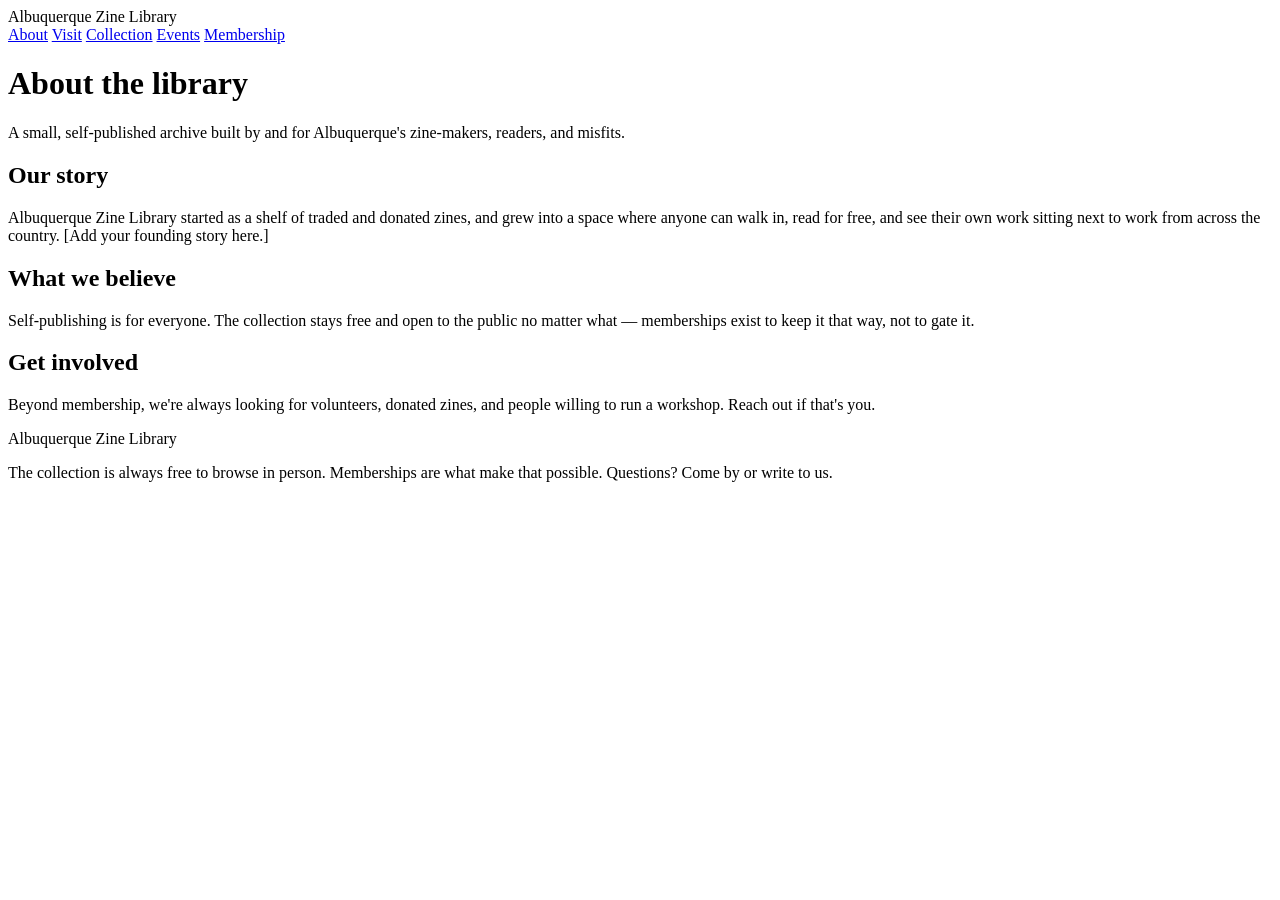
==== about.html @ a5ce562d "Add files via upload" ====
<!DOCTYPE html>
<html lang="en">
<head>
<meta charset="UTF-8">
<meta name="viewport" content="width=device-width, initial-scale=1.0">
<title>About — Albuquerque Zine Library</title>
<link rel="preconnect" href="https://fonts.googleapis.com">
<link rel="preconnect" href="https://fonts.gstatic.com" crossorigin>
<link href="https://fonts.googleapis.com/css2?family=Archivo+Black&family=Space+Mono:ital,wght@0,400;0,700;1,400&display=swap" rel="stylesheet">
<link rel="stylesheet" href="styles.css">
</head>
<body>

<nav>
  <div class="wrap">
    <div class="logo">Albuquerque Zine Library</div>
    <div class="nav-links">
      <a href="about.html" class="current">About</a>
      <a href="visit.html">Visit</a>
      <a href="collection.html">Collection</a>
      <a href="events.html">Events</a>
      <a href="index.html">Membership</a>
    </div>
  </div>
</nav>

<header class="page-hero">
  <div class="wrap">
    <h1>About the library</h1>
    <p>A small, self-published archive built by and for Albuquerque's zine-makers, readers, and misfits.</p>
  </div>
</header>

<section class="page-content">
  <div class="wrap">
    <div>
      <h2>Our story</h2>
      <p>Albuquerque Zine Library started as a shelf of traded and donated zines, and grew into a space where anyone can walk in, read for free, and see their own work sitting next to work from across the country. [Add your founding story here.]</p>
    </div>
    <div>
      <h2>What we believe</h2>
      <p>Self-publishing is for everyone. The collection stays free and open to the public no matter what — memberships exist to keep it that way, not to gate it.</p>
    </div>
    <div>
      <h2>Get involved</h2>
      <p>Beyond membership, we're always looking for volunteers, donated zines, and people willing to run a workshop. Reach out if that's you.</p>
    </div>
  </div>
</section>

<footer>
  <div class="wrap">
    <div class="foot-logo">Albuquerque Zine Library</div>
    <p>The collection is always free to browse in person. Memberships are what make that possible. Questions? Come by or write to us.</p>
  </div>
</footer>

</body>
</html>
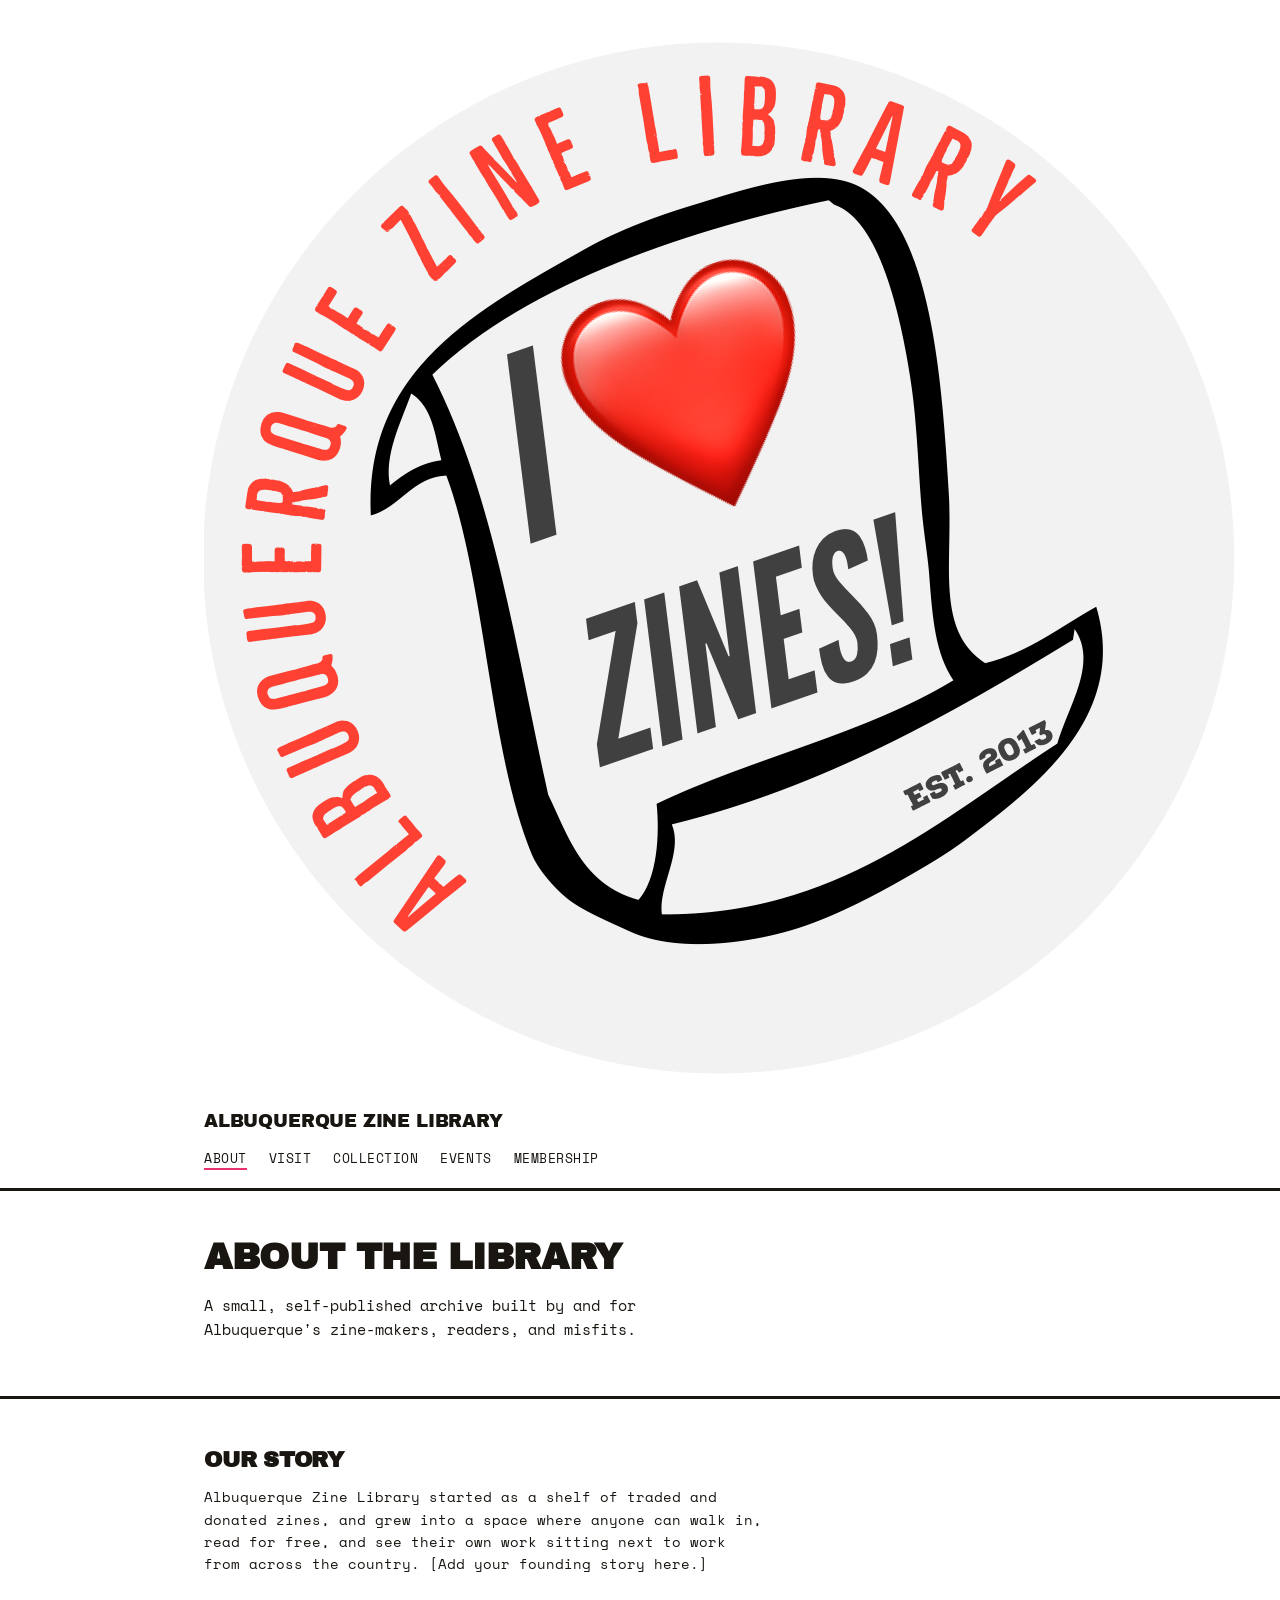
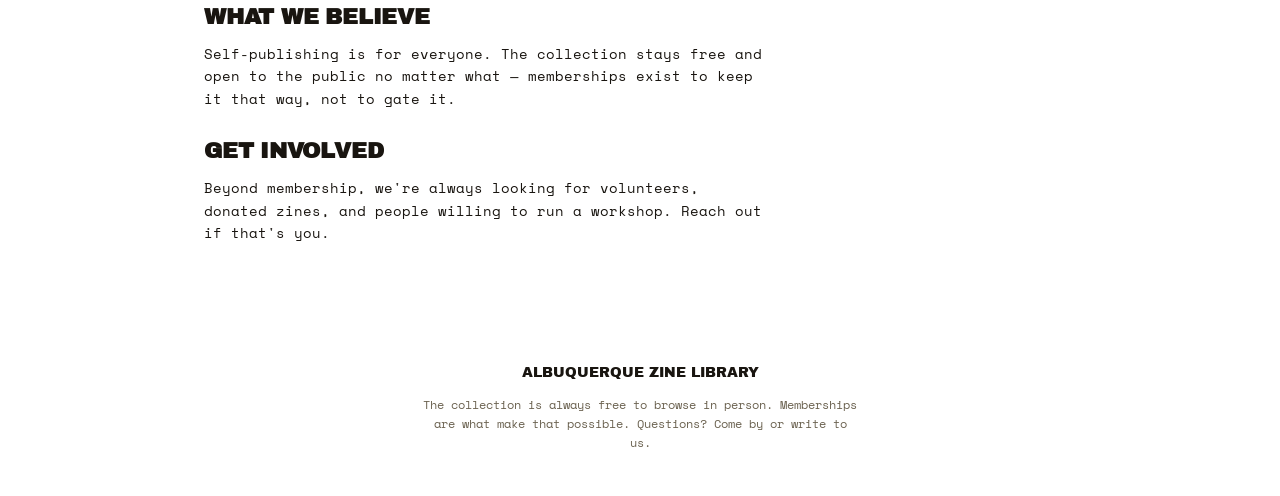
==== commit 36d1dc83: "Add files via upload" ====
--- a/about.html
+++ b/about.html
@@ -13,7 +13,10 @@
 
 <nav>
   <div class="wrap">
-    <div class="logo">Albuquerque Zine Library</div>
+    <div class="logo">
+      <img src="zine_logo.png" alt="Albuquerque Zine Library logo" class="logo-mark">
+      Albuquerque Zine Library
+    </div>
     <div class="nav-links">
       <a href="about.html" class="current">About</a>
       <a href="visit.html">Visit</a>
--- a/styles.css
+++ b/styles.css
@@ -0,0 +1,446 @@
+:root {
+    --paper: #FFFFFF;
+    --paper-2: #F2F2F2;
+    --ink: #191510;
+    --pink: #E8306F;
+    --pink-dark: #A61E4E;
+    --blue: #1C5FA8;
+    --blue-dark: #143E70;
+    --yellow: #EFB92B;
+  }
+
+  * { box-sizing: border-box; }
+
+  body {
+    margin: 0;
+    background: var(--paper);
+    color: var(--ink);
+    font-family: 'Space Mono', monospace;
+    line-height: 1.6;
+    background-image:
+      radial-gradient(rgba(25,21,16,0.35) 1px, transparent 1px);
+    background-size: 14px 14px;
+    background-position: -7px -7px;
+    background-attachment: fixed;
+  }
+
+  h1, h2, .display {
+    font-family: 'Archivo Black', sans-serif;
+    text-transform: uppercase;
+    line-height: 1.05;
+    letter-spacing: -0.01em;
+    margin: 0;
+  }
+
+  a { color: inherit; }
+
+  .wrap {
+    max-width: 920px;
+    margin: 0 auto;
+    padding: 0 24px;
+  }
+
+  /* NAV */
+  nav {
+    background: var(--paper);
+    border-bottom: 3px solid var(--ink);
+  }
+  nav .wrap {
+    display: flex;
+    justify-content: space-between;
+    align-items: center;
+    padding-top: 18px;
+    padding-bottom: 18px;
+    flex-wrap: wrap;
+    gap: 12px;
+  }
+  .logo {
+    font-family: 'Archivo Black', sans-serif;
+    text-transform: uppercase;
+    font-size: 18px;
+    letter-spacing: -0.01em;
+  }
+  .nav-links {
+    display: flex;
+    gap: 22px;
+    font-size: 13px;
+    text-transform: uppercase;
+    letter-spacing: 0.04em;
+  }
+  .nav-links a { text-decoration: none; }
+  .nav-links a.current { border-bottom: 2px solid var(--pink); }
+
+  /* HERO */
+  .hero {
+    padding: 64px 0 56px;
+    position: relative;
+    overflow: hidden;
+  }
+  .hero .wrap { position: relative; }
+  .hero h1 {
+    font-size: 52px;
+    max-width: 620px;
+  }
+  .hero h1 .hl, .page-hero h1 .hl {
+    background: #D32B1F;
+    color: var(--paper);
+    padding: 0 8px;
+    display: inline-block;
+    transform: rotate(-1deg);
+  }
+  .hero p {
+    max-width: 480px;
+    margin-top: 20px;
+    font-size: 15px;
+  }
+  .hero-actions {
+    margin-top: 28px;
+    display: flex;
+    gap: 14px;
+    flex-wrap: wrap;
+    align-items: center;
+  }
+  .btn {
+    font-family: 'Space Mono', monospace;
+    font-weight: 700;
+    text-transform: uppercase;
+    font-size: 13px;
+    letter-spacing: 0.04em;
+    padding: 14px 26px;
+    border: 3px solid var(--ink);
+    background: var(--ink);
+    color: var(--paper);
+    cursor: pointer;
+    text-decoration: none;
+    display: inline-block;
+  }
+  .btn:hover { background: var(--pink-dark); border-color: var(--pink-dark); }
+  .btn-ghost {
+    background: transparent;
+    color: var(--ink);
+  }
+  .btn-ghost:hover { background: var(--ink); color: var(--paper); }
+
+  /* SECTION LABEL */
+  .section-label {
+    font-size: 12px;
+    text-transform: uppercase;
+    letter-spacing: 0.12em;
+    color: var(--pink-dark);
+    font-weight: 700;
+    margin-bottom: 10px;
+  }
+
+  /* TIERS */
+  .tiers {
+    padding: 20px 0 70px;
+  }
+  .tiers h2 {
+    font-size: 30px;
+    max-width: 520px;
+    margin-bottom: 10px;
+  }
+  .tiers > .wrap > p {
+    max-width: 520px;
+    font-size: 14px;
+    color: #4a4335;
+    margin-bottom: 40px;
+  }
+
+  .card-grid {
+    display: grid;
+    grid-template-columns: repeat(3, 1fr);
+    gap: 26px;
+  }
+
+  .card {
+    background: var(--paper-2);
+    border: 2px solid var(--ink);
+    position: relative;
+    padding: 22px 20px 26px;
+    transform: rotate(-0.6deg);
+  }
+  .card:nth-child(2) { transform: rotate(0.5deg); }
+  .card:nth-child(3) { transform: rotate(-0.3deg); }
+
+  .card.featured {
+    background: var(--paper);
+    border: 3px solid var(--pink-dark);
+  }
+
+  .card::before {
+    content: "";
+    position: absolute;
+    top: 0; bottom: 0; left: 46px;
+    width: 0;
+    border-left: 2px dashed rgba(25,21,16,0.35);
+  }
+
+  .card-top {
+    display: flex;
+    justify-content: space-between;
+    align-items: flex-start;
+    padding-left: 56px;
+    border-bottom: 2px solid var(--ink);
+    padding-bottom: 12px;
+    margin-bottom: 14px;
+  }
+  .card-code {
+    position: absolute;
+    left: 20px;
+    top: 22px;
+    font-size: 11px;
+    color: var(--blue-dark);
+    writing-mode: vertical-rl;
+    text-transform: uppercase;
+    letter-spacing: 0.08em;
+  }
+  .tier-name {
+    font-family: 'Archivo Black', sans-serif;
+    text-transform: uppercase;
+    font-size: 17px;
+    line-height: 1.15;
+  }
+  .tier-price {
+    font-family: 'Archivo Black', sans-serif;
+    font-size: 24px;
+    white-space: nowrap;
+  }
+  .tier-price span {
+    font-family: 'Space Mono', monospace;
+    font-size: 11px;
+    font-weight: 400;
+    text-transform: none;
+  }
+  .card ul {
+    list-style: none;
+    margin: 0 0 20px;
+    padding: 0 0 0 56px;
+    font-size: 13px;
+  }
+  .card li {
+    margin-bottom: 8px;
+    padding-left: 16px;
+    position: relative;
+  }
+  .card li::before {
+    content: "—";
+    position: absolute;
+    left: 0;
+    color: var(--pink-dark);
+  }
+  .card .btn {
+    margin-left: 56px;
+    padding: 10px 18px;
+    font-size: 12px;
+  }
+  .badge {
+    position: absolute;
+    top: -12px;
+    right: 16px;
+    background: var(--yellow);
+    color: var(--ink);
+    font-size: 10px;
+    font-weight: 700;
+    text-transform: uppercase;
+    letter-spacing: 0.05em;
+    padding: 4px 10px;
+    border: 2px solid var(--ink);
+    transform: rotate(4deg);
+  }
+
+  /* SIGNUP */
+  .signup {
+    padding: 20px 0 70px;
+  }
+  .signup h2 {
+    font-size: 26px;
+    max-width: 480px;
+    margin-bottom: 10px;
+  }
+  .signup > .wrap > p {
+    max-width: 460px;
+    font-size: 14px;
+    color: #4a4335;
+    margin-bottom: 22px;
+  }
+  .signup-form {
+    display: flex;
+    gap: 12px;
+    max-width: 440px;
+    flex-wrap: wrap;
+  }
+  .signup-form input[type="email"] {
+    flex: 1;
+    min-width: 200px;
+    font-family: 'Space Mono', monospace;
+    font-size: 14px;
+    padding: 12px 14px;
+    border: 2px solid var(--ink);
+    background: var(--paper);
+    color: var(--ink);
+  }
+  .signup-form button {
+    white-space: nowrap;
+  }
+
+  /* WHY */
+  .why {
+    background: var(--ink);
+    color: var(--paper);
+    padding: 60px 0;
+  }
+  .why .wrap {
+    display: grid;
+    grid-template-columns: 1fr 1fr;
+    gap: 40px;
+    align-items: start;
+  }
+  .why h2 { font-size: 26px; color: var(--paper); }
+  .why-list { font-size: 14px; }
+  .why-list div { margin-bottom: 18px; }
+  .why-list strong {
+    display: block;
+    color: var(--yellow);
+    font-family: 'Archivo Black', sans-serif;
+    text-transform: uppercase;
+    font-size: 13px;
+    margin-bottom: 4px;
+  }
+
+  /* FOOTER */
+  footer {
+    padding: 34px 0 44px;
+    text-align: center;
+  }
+  footer p {
+    font-size: 12px;
+    color: #6b6250;
+    max-width: 440px;
+    margin: 0 auto;
+  }
+  footer .foot-logo {
+    font-family: 'Archivo Black', sans-serif;
+    text-transform: uppercase;
+    font-size: 14px;
+    margin-bottom: 10px;
+  }
+
+  /* PAGE HERO (inner pages) */
+  .page-hero {
+    padding: 48px 0 40px;
+    border-bottom: 3px solid var(--ink);
+  }
+  .page-hero h1 { font-size: 36px; max-width: 560px; }
+  .page-hero p {
+    max-width: 480px;
+    margin-top: 16px;
+    font-size: 15px;
+  }
+
+  /* PAGE CONTENT */
+  .page-content {
+    padding: 50px 0 70px;
+  }
+  .page-content h2 {
+    font-size: 22px;
+    margin-bottom: 14px;
+  }
+  .page-content > .wrap > * + * { margin-top: 30px; }
+  .page-content p {
+    max-width: 560px;
+    font-size: 14px;
+  }
+  .info-grid {
+    display: grid;
+    grid-template-columns: 1fr 1fr;
+    gap: 26px;
+  }
+  .info-block {
+    background: var(--paper-2);
+    border: 2px solid var(--ink);
+    padding: 20px;
+    transform: rotate(-0.5deg);
+  }
+  .info-grid .info-block:nth-child(2) { transform: rotate(0.4deg); }
+  .info-grid .info-block:nth-child(3) { transform: rotate(-0.3deg); }
+  .info-grid .info-block:nth-child(4) { transform: rotate(0.5deg); }
+  .info-block strong {
+    display: block;
+    font-family: 'Archivo Black', sans-serif;
+    text-transform: uppercase;
+    font-size: 14px;
+    margin-bottom: 6px;
+  }
+  .info-block p { font-size: 13px; margin: 0; }
+
+  .title-group {
+    background: var(--paper-2);
+    border: 2px solid var(--ink);
+    position: relative;
+    padding: 20px 20px 22px 60px;
+    margin-bottom: 24px;
+    transform: rotate(-0.4deg);
+  }
+  .title-group:nth-of-type(even) { transform: rotate(0.35deg); }
+  .title-group::before {
+    content: "";
+    position: absolute;
+    top: 0; bottom: 0; left: 46px;
+    border-left: 2px dashed rgba(25,21,16,0.35);
+  }
+  .title-letter {
+    position: absolute;
+    left: 18px;
+    top: 18px;
+    font-family: 'Archivo Black', sans-serif;
+    font-size: 20px;
+    color: var(--pink-dark);
+  }
+  .title-group ul {
+    list-style: none;
+    margin: 0;
+    padding: 0;
+    columns: 2;
+    column-gap: 24px;
+    font-size: 13px;
+  }
+  .title-group li {
+    margin-bottom: 8px;
+    padding-left: 16px;
+    position: relative;
+    break-inside: avoid;
+  }
+  .title-group li::before {
+    content: "—";
+    position: absolute;
+    left: 0;
+    color: var(--pink-dark);
+  }
+
+  .event-row {
+    display: flex;
+    justify-content: space-between;
+    align-items: baseline;
+    gap: 16px;
+    border-bottom: 2px dashed rgba(25,21,16,0.35);
+    padding: 14px 0;
+  }
+  .event-row .event-date {
+    font-family: 'Archivo Black', sans-serif;
+    font-size: 13px;
+    text-transform: uppercase;
+    color: var(--pink-dark);
+    white-space: nowrap;
+  }
+  .event-row .event-name { font-size: 14px; font-weight: 700; }
+  .event-row .event-desc { font-size: 13px; color: #4a4335; margin-top: 4px; }
+
+  @media (max-width: 760px) {
+    .hero h1 { font-size: 34px; }
+    .card-grid { grid-template-columns: 1fr; }
+    .why .wrap { grid-template-columns: 1fr; }
+    .info-grid { grid-template-columns: 1fr; }
+    .event-row { flex-direction: column; gap: 4px; }
+  }
+  }
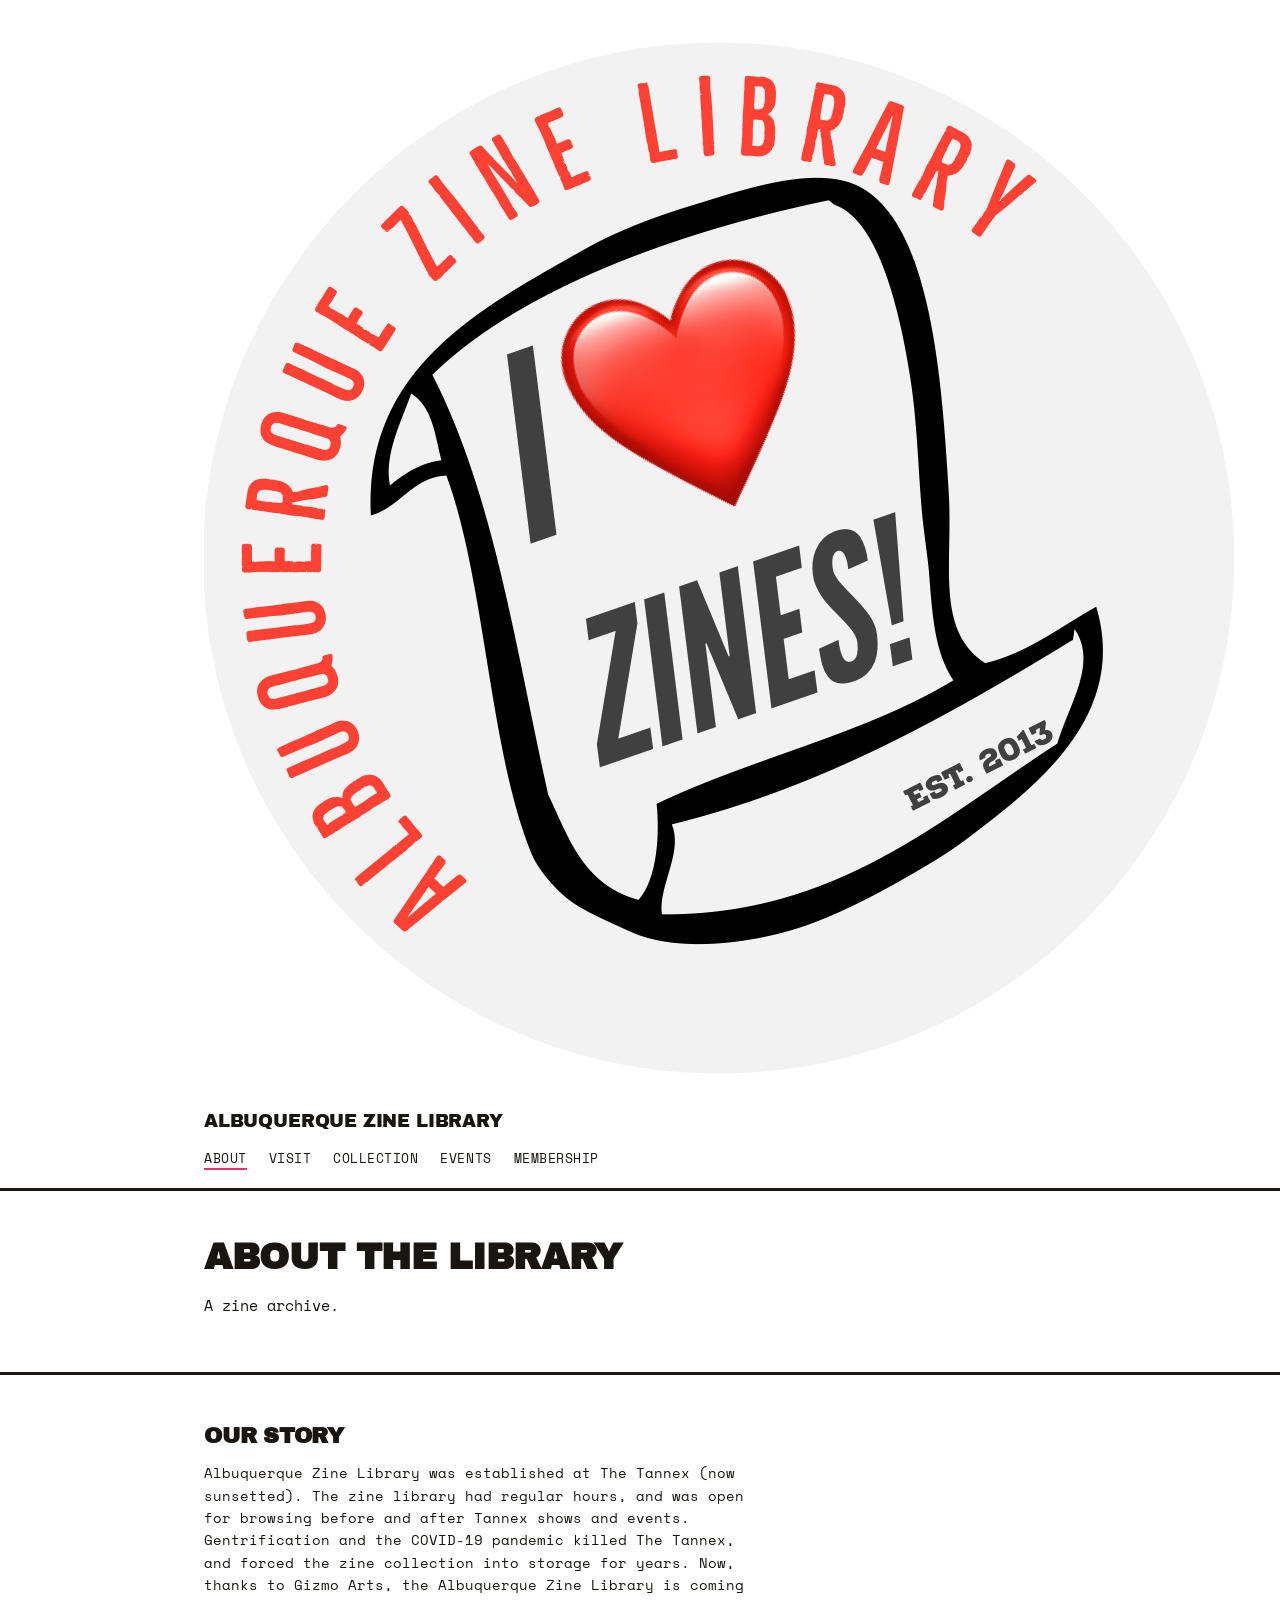
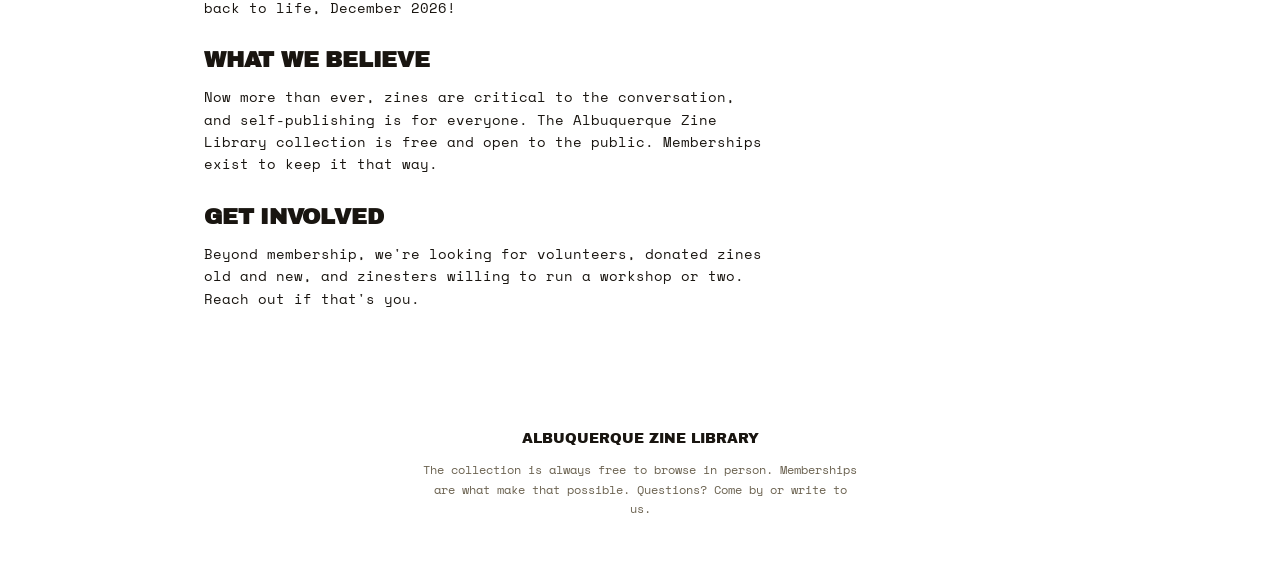
==== commit caa5cca3: "Add files via upload" ====
--- a/about.html
+++ b/about.html
@@ -30,7 +30,7 @@
 <header class="page-hero">
   <div class="wrap">
     <h1>About the library</h1>
-    <p>A small, self-published archive built by and for Albuquerque's zine-makers, readers, and misfits.</p>
+    <p>A zine archive.</p>
   </div>
 </header>
 
@@ -38,15 +38,15 @@
   <div class="wrap">
     <div>
       <h2>Our story</h2>
-      <p>Albuquerque Zine Library started as a shelf of traded and donated zines, and grew into a space where anyone can walk in, read for free, and see their own work sitting next to work from across the country. [Add your founding story here.]</p>
+      <p>Albuquerque Zine Library was established at The Tannex (now sunsetted). The zine library had regular hours, and was open for browsing before and after Tannex shows and events. Gentrification and the COVID-19 pandemic killed The Tannex, and forced the zine collection into storage for years. Now, thanks to Gizmo Arts, the Albuquerque Zine Library is coming back to life, December 2026!</p>
     </div>
     <div>
       <h2>What we believe</h2>
-      <p>Self-publishing is for everyone. The collection stays free and open to the public no matter what — memberships exist to keep it that way, not to gate it.</p>
+      <p>Now more than ever, zines are critical to the conversation, and self-publishing is for everyone. The Albuquerque Zine Library collection is free and open to the public. Memberships exist to keep it that way.</p>
     </div>
     <div>
       <h2>Get involved</h2>
-      <p>Beyond membership, we're always looking for volunteers, donated zines, and people willing to run a workshop. Reach out if that's you.</p>
+      <p>Beyond membership, we're looking for volunteers, donated zines old and new, and zinesters willing to run a workshop or two. Reach out if that's you.</p>
     </div>
   </div>
 </section>
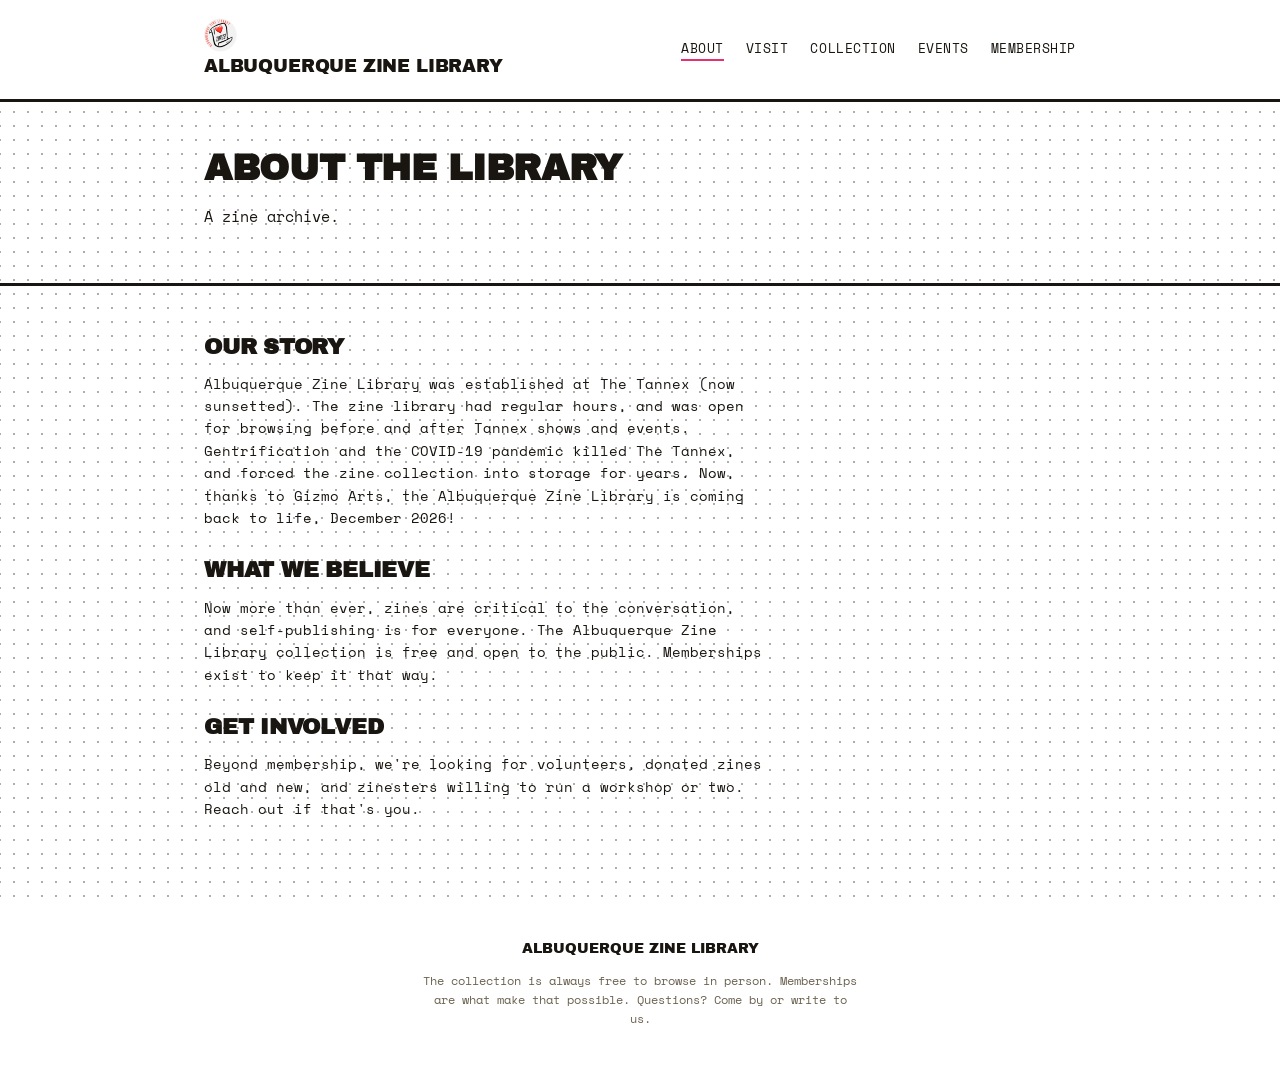
==== commit 4da2da42: "Add files via upload" ====
--- a/about.html
+++ b/about.html
@@ -7,14 +7,14 @@
 <link rel="preconnect" href="https://fonts.googleapis.com">
 <link rel="preconnect" href="https://fonts.gstatic.com" crossorigin>
 <link href="https://fonts.googleapis.com/css2?family=Archivo+Black&family=Space+Mono:ital,wght@0,400;0,700;1,400&display=swap" rel="stylesheet">
-<link rel="stylesheet" href="styles.css">
+<link rel="stylesheet" href="styles.css?v=2">
 </head>
 <body>
 
 <nav>
   <div class="wrap">
     <div class="logo">
-      <img src="zine_logo.png" alt="Albuquerque Zine Library logo" class="logo-mark">
+      <img src="zine_logo.png" alt="Albuquerque Zine Library logo" class="logo-mark" style="width:34px;height:34px;border-radius:50%;display:block;">
       Albuquerque Zine Library
     </div>
     <div class="nav-links">
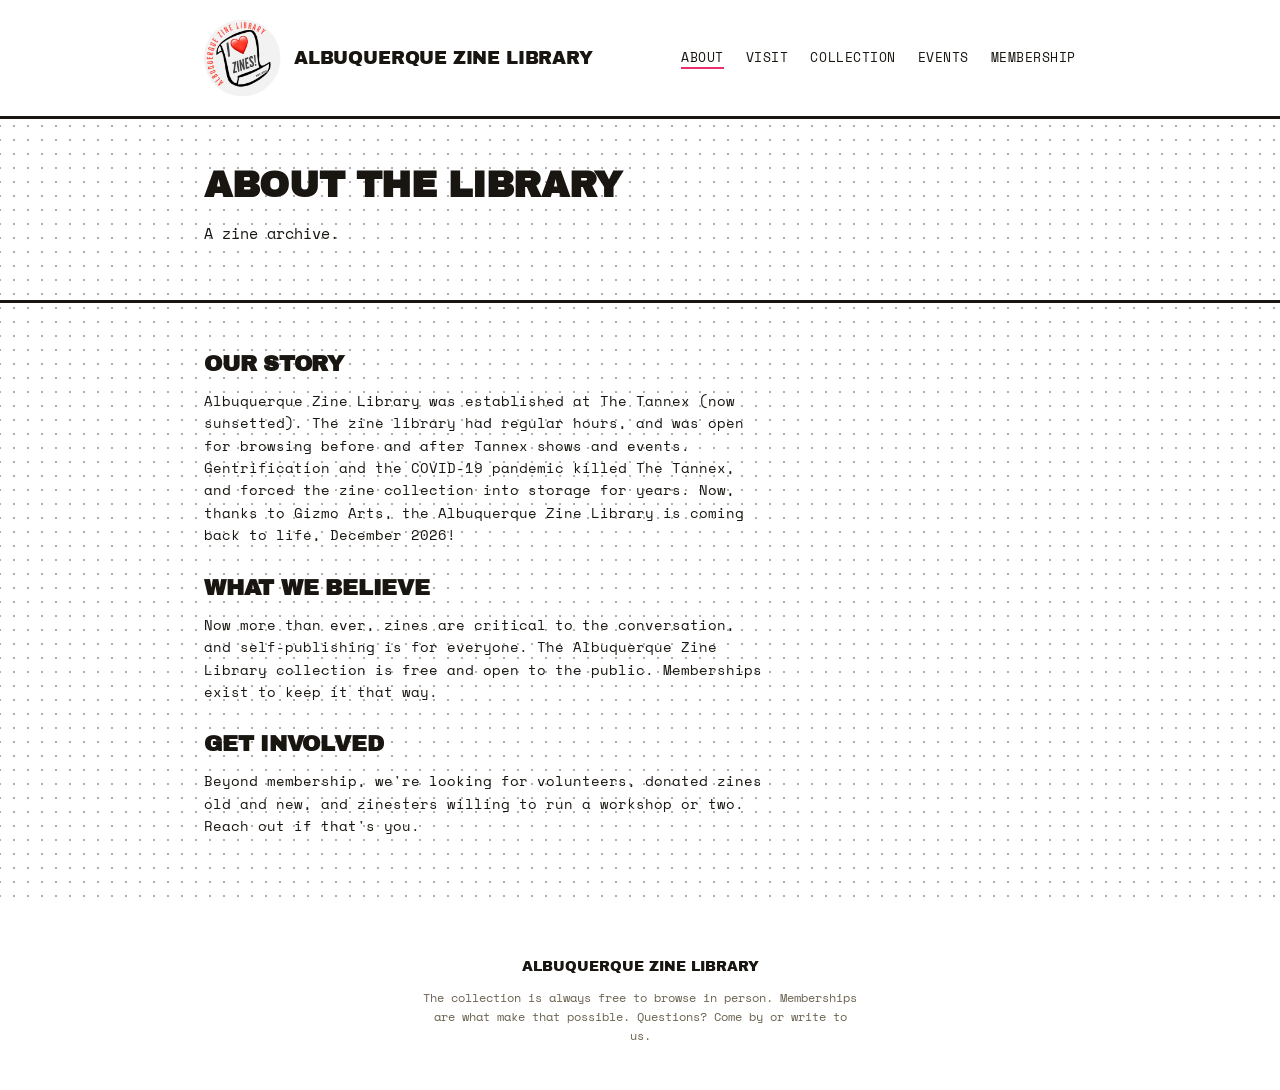
==== commit 2b5029b3: "Add files via upload" ====
--- a/about.html
+++ b/about.html
@@ -13,8 +13,8 @@
 
 <nav>
   <div class="wrap">
-    <div class="logo">
-      <img src="zine_logo.png" alt="Albuquerque Zine Library logo" class="logo-mark" style="width:34px;height:34px;border-radius:50%;display:block;">
+    <div class="logo" style="display:flex;align-items:center;gap:10px;">
+      <img src="zine_logo.png" alt="Albuquerque Zine Library logo" class="logo-mark" style="width:80px;height:80px;border-radius:50%;display:block;">
       Albuquerque Zine Library
     </div>
     <div class="nav-links">
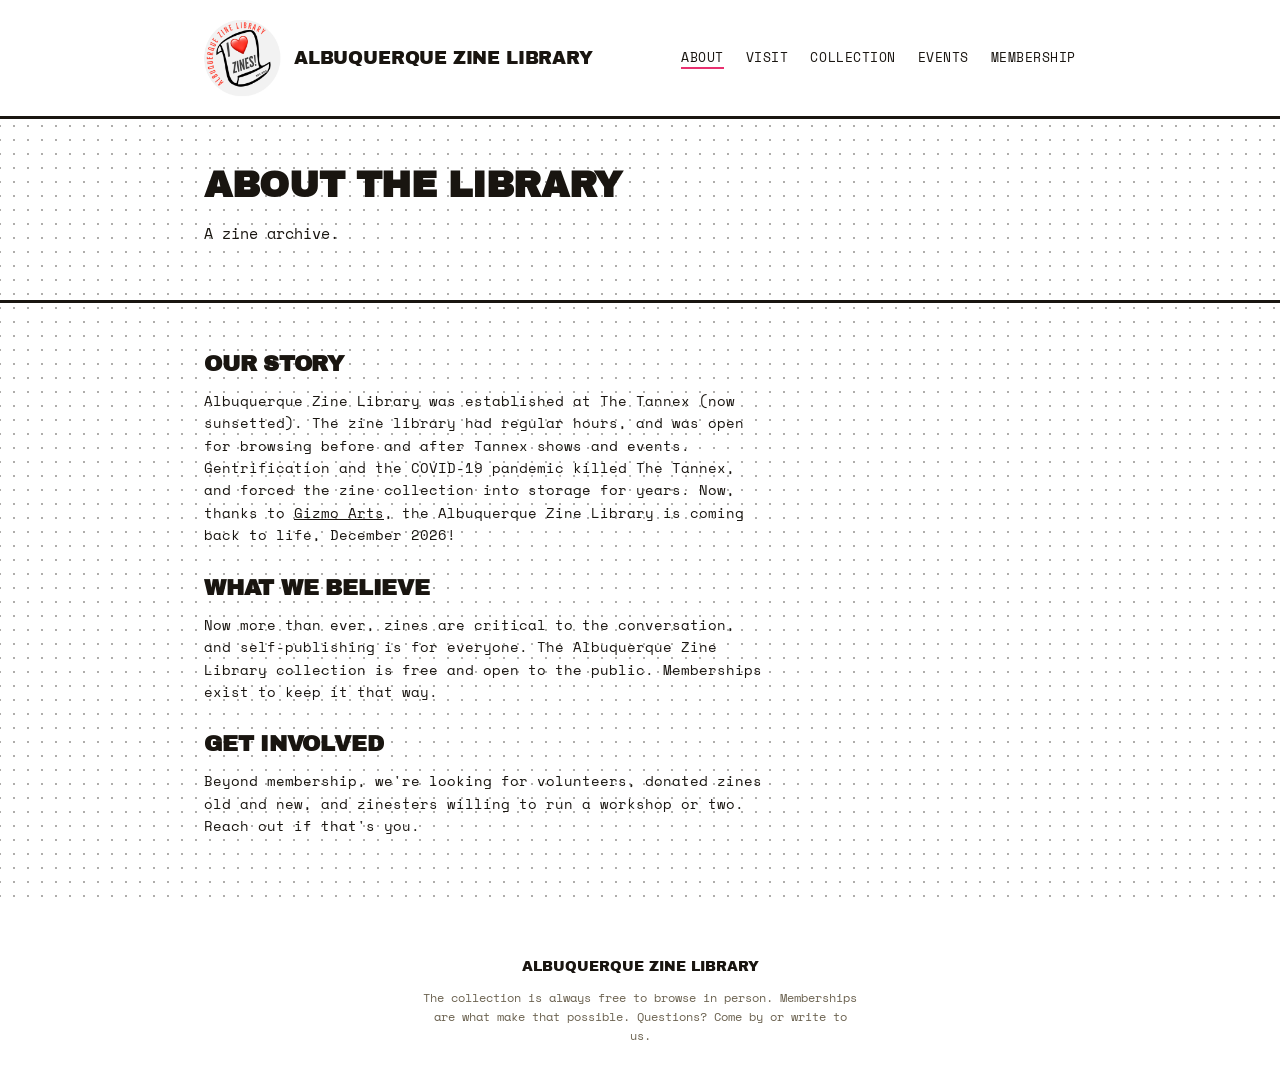
==== commit 99ce7408: "Add files via upload" ====
--- a/about.html
+++ b/about.html
@@ -38,7 +38,7 @@
   <div class="wrap">
     <div>
       <h2>Our story</h2>
-      <p>Albuquerque Zine Library was established at The Tannex (now sunsetted). The zine library had regular hours, and was open for browsing before and after Tannex shows and events. Gentrification and the COVID-19 pandemic killed The Tannex, and forced the zine collection into storage for years. Now, thanks to Gizmo Arts, the Albuquerque Zine Library is coming back to life, December 2026!</p>
+      <p>Albuquerque Zine Library was established at The Tannex (now sunsetted). The zine library had regular hours, and was open for browsing before and after Tannex shows and events. Gentrification and the COVID-19 pandemic killed The Tannex, and forced the zine collection into storage for years. Now, thanks to <a href="https://gizmoarts.org" target="_blank" rel="noopener">Gizmo Arts</a>, the Albuquerque Zine Library is coming back to life, December 2026!</p>
     </div>
     <div>
       <h2>What we believe</h2>
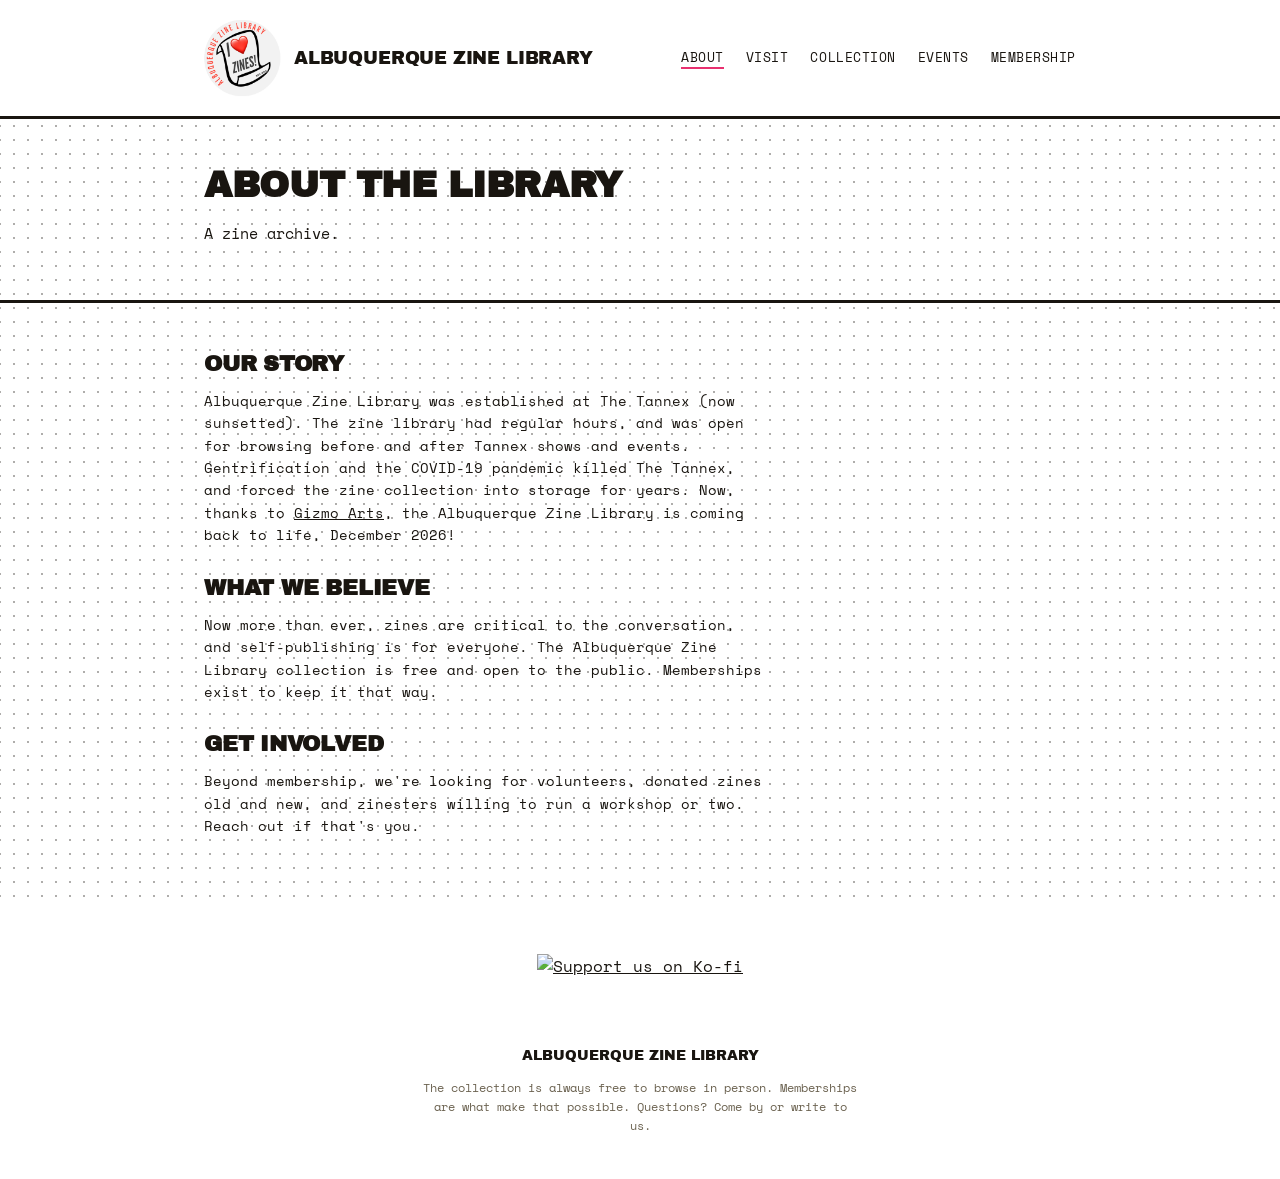
==== commit b8e71558: "Add Ko-fi donation button to about.html Added a donation button with a link to Ko-fi." ====
--- a/about.html
+++ b/about.html
@@ -50,7 +50,13 @@
     </div>
   </div>
 </section>
-
+<div style="text-align:center; margin: 2rem 0;">
+  <a href="https://ko-fi.com/albuquerquezinelibrary" target="_blank" rel="noopener">
+    <img height="36" style="border:0;height:36px;" 
+         src="https://storage.ko-fi.com/cdn/kofi5.png?v=3" 
+         alt="Support us on Ko-fi" />
+  </a>
+</div>
 <footer>
   <div class="wrap">
     <div class="foot-logo">Albuquerque Zine Library</div>
